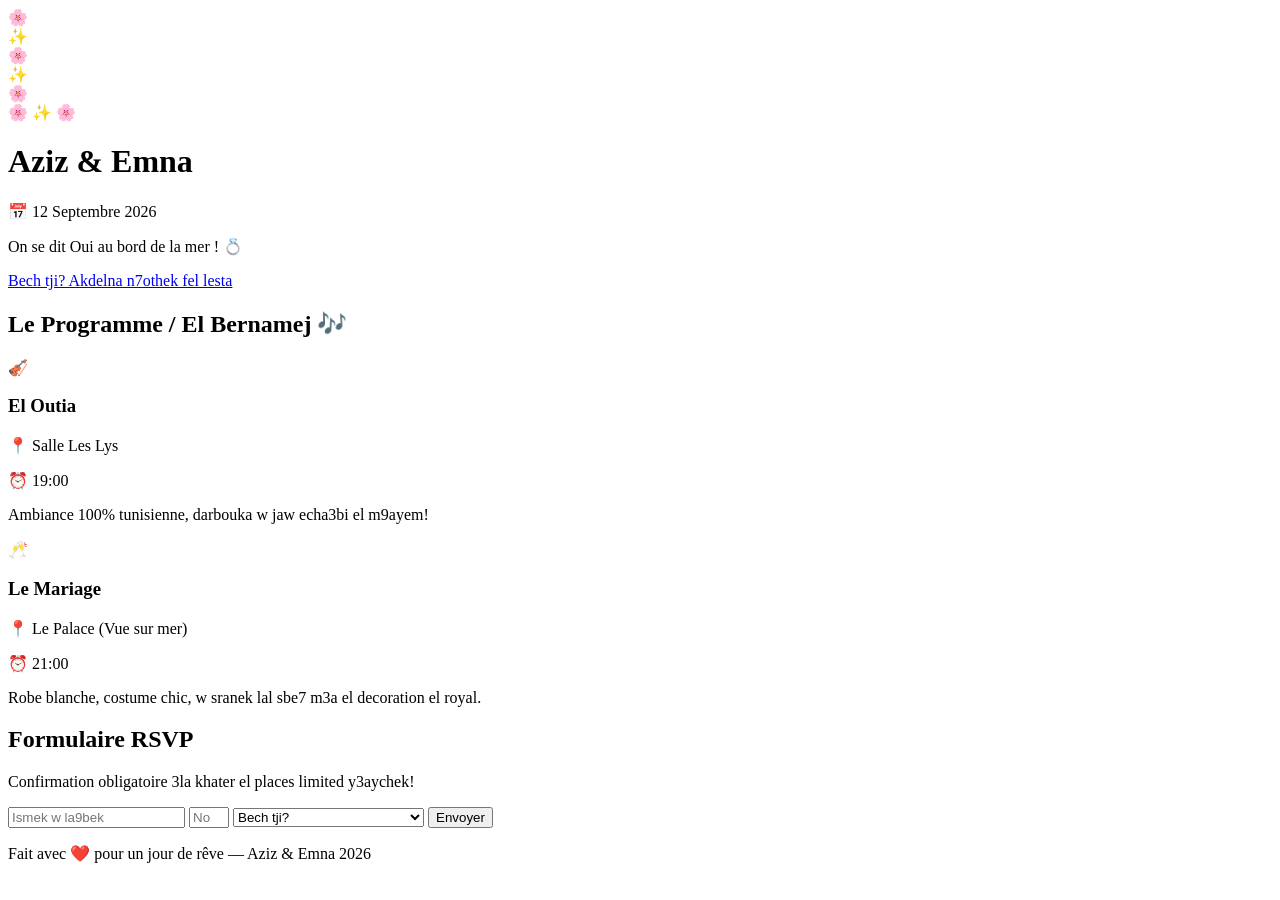
==== html.html @ f06990f4 "Create html.html" ====
<!DOCTYPE html>
<html lang="fr">
<head>
    <meta charset="UTF-8">
    <meta name="viewport" content="width=device-width, initial-scale=1.0">
    <title>Notre Mariage ✨</title>
    <link rel="preconnect" href="https://fonts.googleapis.com">
    <link rel="preconnect" href="https://fonts.gstatic.com" crossorigin>
    <link href="https://fonts.googleapis.com/css2?family=Playfair+Display:ital,wght@0,400..900;1,400..900&family=Poppins:wght@300;400;600&display=swap" rel="stylesheet">
    <link rel="stylesheet" href="style.css">
</head>
<body>

    <div class="petals-container">
        <div class="petal">🌸</div>
        <div class="petal">✨</div>
        <div class="petal">🌸</div>
        <div class="petal">✨</div>
        <div class="petal">🌸</div>
    </div>

    <header class="hero">
        <div class="hero-overlay"></div>
        <div class="hero-content">
            <div class="floral-divider">🌸 ✨ 🌸</div>
            <h1>Aziz & Emna</h1>
            <p class="date">📅 12 Septembre 2026</p>
            <p class="tagline">On se dit Oui au bord de la mer ! 💍</p>
            <a href="#rsvp" class="btn">Bech tji? Akdelna n7othek fel lesta</a>
        </div>
    </header>

    <section class="details">
        <h2 class="section-title">Le Programme / El Bernamej 🎶</h2>
        <div class="decorative-line"></div>
        <div class="grid">
            <div class="card">
                <div class="card-icon">🎻</div>
                <h3>El Outia</h3>
                <p class="loc">📍 Salle Les Lys</p>
                <p class="time">⏰ 19:00</p>
                <p class="desc">Ambiance 100% tunisienne, darbouka w jaw echa3bi el m9ayem!</p>
            </div>
            <div class="card">
                <div class="card-icon">🥂</div>
                <h3>Le Mariage</h3>
                <p class="loc">📍 Le Palace (Vue sur mer)</p>
                <p class="time">⏰ 21:00</p>
                <p class="desc">Robe blanche, costume chic, w sranek lal sbe7 m3a el decoration el royal.</p>
            </div>
        </div>
    </section>

    <section id="rsvp" class="rsvp-section">
        <h2 class="section-title">Formulaire RSVP</h2>
        <div class="decorative-line"></div>
        <p class="rsvp-subtitle">Confirmation obligatoire 3la khater el places limited y3aychek!</p>
        <form class="rsvp-form">
            <input type="text" placeholder="Ismek w la9bek" required>
            <input type="number" placeholder="Nombre de personnes" min="1" max="5" required>
            <select required>
                <option value="">Bech tji?</option>
                <option value="oui">Ey nchallah, m9ayem el jaw!</option>
                <option value="non">Désolé(e), mana9darch</option>
            </select>
            <button type="submit" class="btn btn-submit">Envoyer</button>
        </form>
    </section>

    <footer>
        <p>Fait avec ❤️ pour un jour de rêve — Aziz & Emna 2026</p>
    </footer>

</body>
</html>
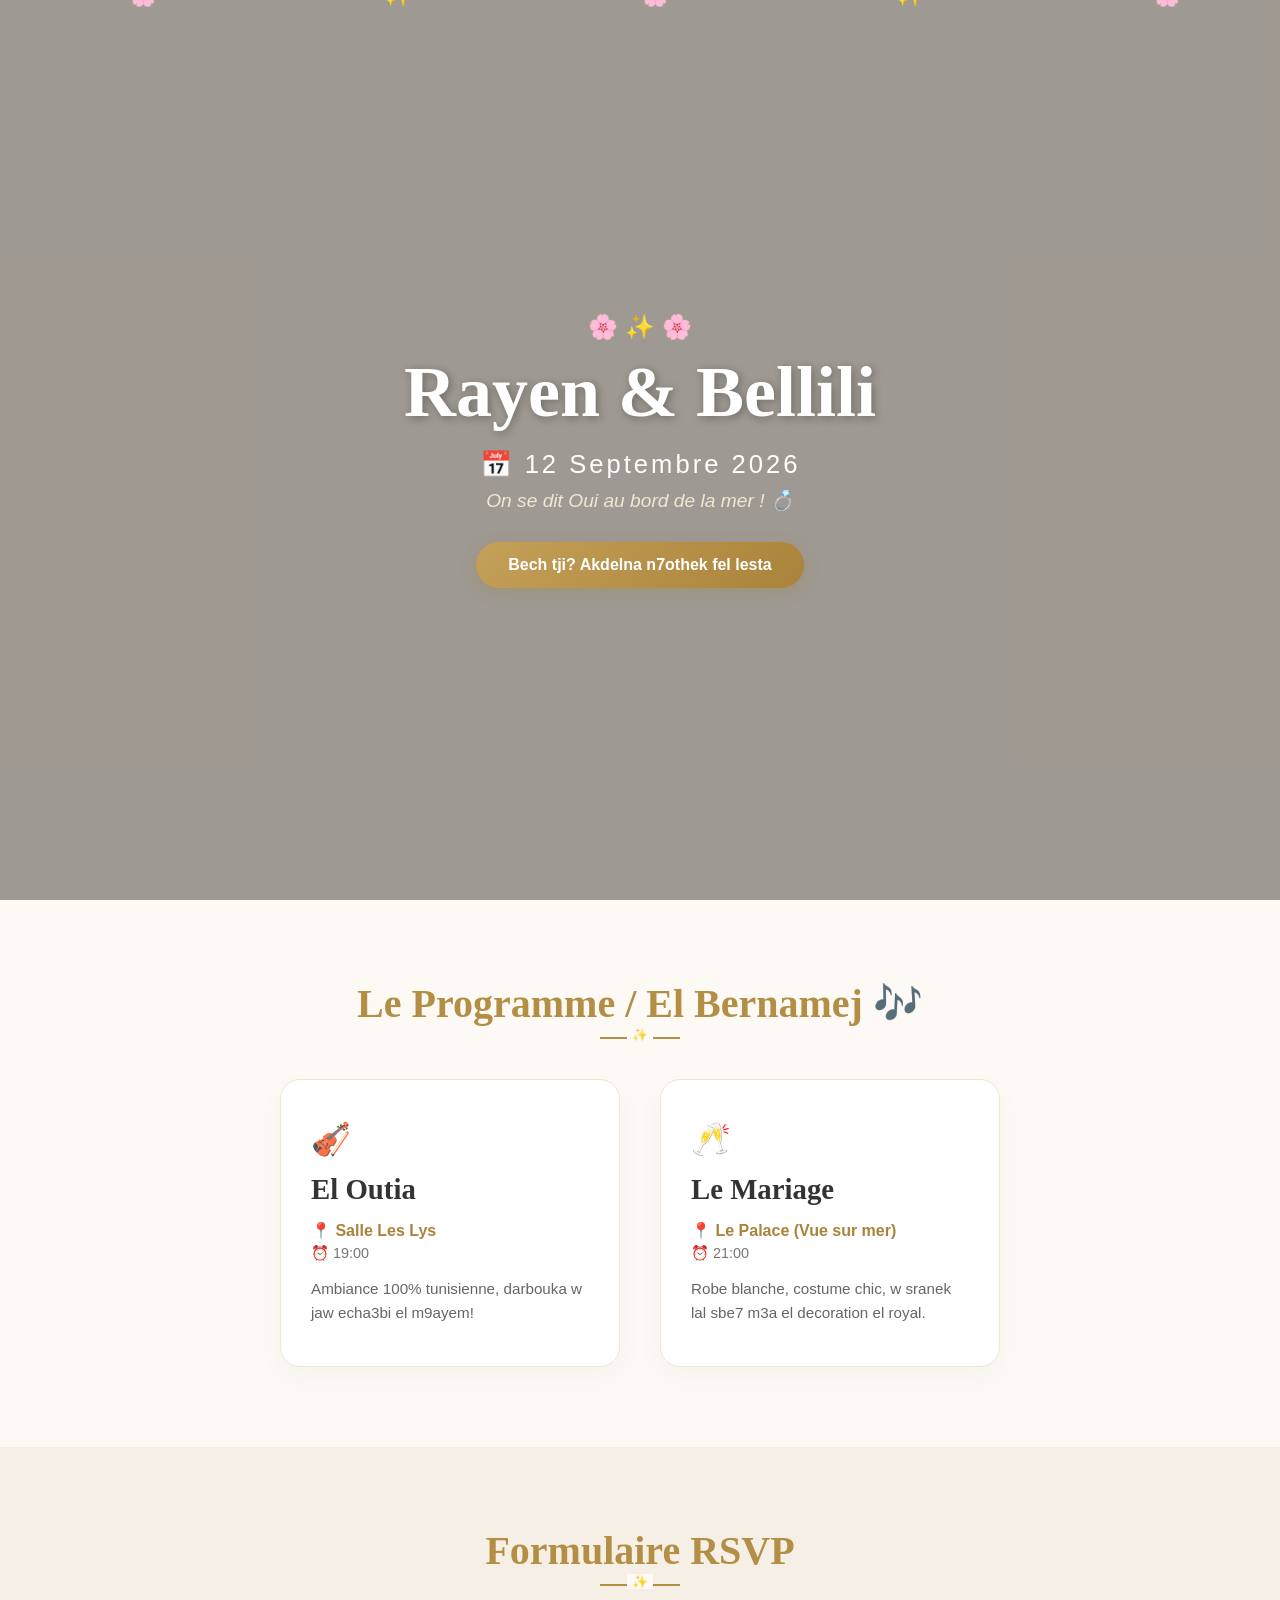
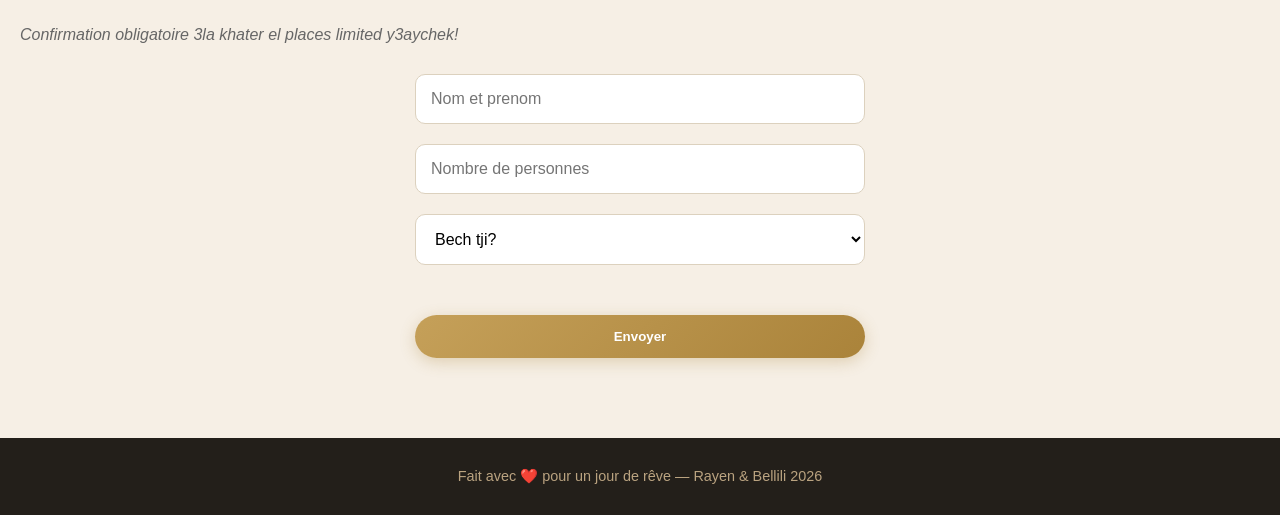
==== commit 616fead4: "Update html.html" ====
--- a/html.html
+++ b/html.html
@@ -23,7 +23,7 @@
         <div class="hero-overlay"></div>
         <div class="hero-content">
             <div class="floral-divider">🌸 ✨ 🌸</div>
-            <h1>Aziz & Emna</h1>
+            <h1>Rayen & Bellili</h1>
             <p class="date">📅 12 Septembre 2026</p>
             <p class="tagline">On se dit Oui au bord de la mer ! 💍</p>
             <a href="#rsvp" class="btn">Bech tji? Akdelna n7othek fel lesta</a>
@@ -56,7 +56,7 @@
         <div class="decorative-line"></div>
         <p class="rsvp-subtitle">Confirmation obligatoire 3la khater el places limited y3aychek!</p>
         <form class="rsvp-form">
-            <input type="text" placeholder="Ismek w la9bek" required>
+            <input type="text" placeholder="Nom et prenom" required>
             <input type="number" placeholder="Nombre de personnes" min="1" max="5" required>
             <select required>
                 <option value="">Bech tji?</option>
@@ -68,7 +68,7 @@
     </section>
 
     <footer>
-        <p>Fait avec ❤️ pour un jour de rêve — Aziz & Emna 2026</p>
+        <p>Fait avec ❤️ pour un jour de rêve — Rayen & Bellili 2026</p>
     </footer>
 
 </body>
--- a/style.css
+++ b/style.css
@@ -0,0 +1,173 @@
+* {
+    box-sizing: border-box;
+    margin: 0;
+    padding: 0;
+}
+
+body {
+    font-family: 'Poppins', sans-serif;
+    color: #4a4a4a;
+    background-color: #fdfaf6;
+    overflow-x: hidden;
+}
+
+h1, h2, h3 {
+    font-family: 'Playfair Display', serif;
+}
+
+.petals-container {
+    position: absolute;
+    top: 0; left: 0; width: 100%; height: 100vh;
+    overflow: hidden; z-index: 10; pointer-events: none;
+}
+
+.petal {
+    position: absolute;
+    top: -20px;
+    font-size: 1.5rem;
+    animation: fall linear infinite;
+}
+
+.petal:nth-child(1) { left: 10%; animation-duration: 6s; animation-delay: 0s; }
+.petal:nth-child(2) { left: 30%; animation-duration: 8s; animation-delay: 2s; }
+.petal:nth-child(3) { left: 50%; animation-duration: 7s; animation-delay: 1s; }
+.petal:nth-child(4) { left: 70%; animation-duration: 9s; animation-delay: 3s; }
+.petal:nth-child(5) { left: 90%; animation-duration: 5s; animation-delay: 0.5s; }
+
+@keyframes fall {
+    0% { transform: translateY(0) rotate(0deg); opacity: 0; }
+    10% { opacity: 1; }
+    90% { opacity: 1; }
+    100% { transform: translateY(100vh) rotate(360deg); opacity: 0; }
+}
+
+.hero {
+    position: relative;
+    background: url('https://images.unsplash.com/photo-1519741497674-611481863552?q=80&w=1200') no-repeat center center/cover;
+    height: 100vh;
+    display: flex;
+    justify-content: center;
+    align-items: center;
+    text-align: center;
+    color: white;
+}
+
+.hero-overlay {
+    position: absolute;
+    top: 0; left: 0; width: 100%; height: 100%;
+    background: rgba(44, 34, 25, 0.45);
+    z-index: 1;
+}
+
+.hero-content {
+    position: relative;
+    z-index: 2;
+    padding: 20px;
+}
+
+.floral-divider {
+    font-size: 1.5rem;
+    margin-bottom: 10px;
+}
+
+.hero-content h1 {
+    font-size: 4.5rem;
+    font-weight: 700;
+    margin-bottom: 15px;
+    text-shadow: 2px 2px 8px rgba(0,0,0,0.3);
+}
+
+.hero-content .date {
+    font-size: 1.6rem;
+    letter-spacing: 3px;
+    font-weight: 300;
+}
+
+.hero-content .tagline {
+    font-size: 1.2rem;
+    font-style: italic;
+    margin-top: 10px;
+    color: #f0e6d2;
+}
+
+.section-title {
+    font-size: 2.5rem;
+    color: #b38f46;
+    margin-bottom: 5px;
+    text-align: center;
+}
+
+.decorative-line {
+    width: 80px;
+    height: 2px;
+    background-color: #b38f46;
+    margin: 10px auto 40px auto;
+    position: relative;
+}
+
+.decorative-line::after {
+    content: "✨";
+    position: absolute;
+    top: -10px; left: 50%;
+    transform: translateX(-50%);
+    background: #fdfaf6;
+    padding: 0 5px;
+    font-size: 0.8rem;
+}
+
+.btn {
+    display: inline-block;
+    padding: 14px 32px;
+    background: linear-gradient(135deg, #c5a059, #aa833a);
+    color: white;
+    text-decoration: none;
+    border-radius: 50px;
+    font-weight: 600;
+    margin-top: 30px;
+    box-shadow: 0 4px 15px rgba(170, 131, 58, 0.3);
+    transition: all 0.3s ease;
+    border: none;
+    cursor: pointer;
+}
+
+.btn:hover {
+    transform: translateY(-3px);
+    box-shadow: 0 6px 20px rgba(170, 131, 58, 0.5);
+}
+
+.details { padding: 80px 20px; }
+.grid { display: flex; justify-content: center; gap: 40px; flex-wrap: wrap; }
+
+.card {
+    background: white;
+    padding: 40px 30px;
+    border-radius: 20px;
+    box-shadow: 0 10px 30px rgba(0,0,0,0.03);
+    width: 340px;
+    border: 1px solid #f0e6d2;
+    transition: transform 0.3s ease;
+}
+
+.card:hover { transform: translateY(-5px); }
+.card-icon { font-size: 2rem; margin-bottom: 15px; }
+.card h3 { font-size: 1.8rem; color: #333; margin-bottom: 15px; }
+.card .loc { font-weight: 600; color: #aa833a; margin-bottom: 5px; }
+.card .time { font-size: 0.9rem; color: #777; margin-bottom: 15px; }
+.card .desc { font-size: 0.95rem; line-height: 1.6; color: #666; }
+
+.rsvp-section { background-color: #f6efe5; padding: 80px 20px; }
+.rsvp-subtitle { margin-bottom: 30px; font-style: italic; color: #666; }
+.rsvp-form { max-width: 450px; margin: 0 auto; display: flex; flex-direction: column; gap: 20px; }
+
+.rsvp-form input, .rsvp-form select {
+    padding: 15px;
+    border: 1px solid #dcd1be;
+    border-radius: 10px;
+    font-size: 1rem;
+    font-family: 'Poppins', sans-serif;
+    background-color: white;
+    outline: none;
+}
+
+.rsvp-form input:focus, .rsvp-form select:focus { border-color: #aa833a; }
+footer { padding: 30px; background: #231f1a; color: #baa380; font-size: 0.9rem; text-align: center; }
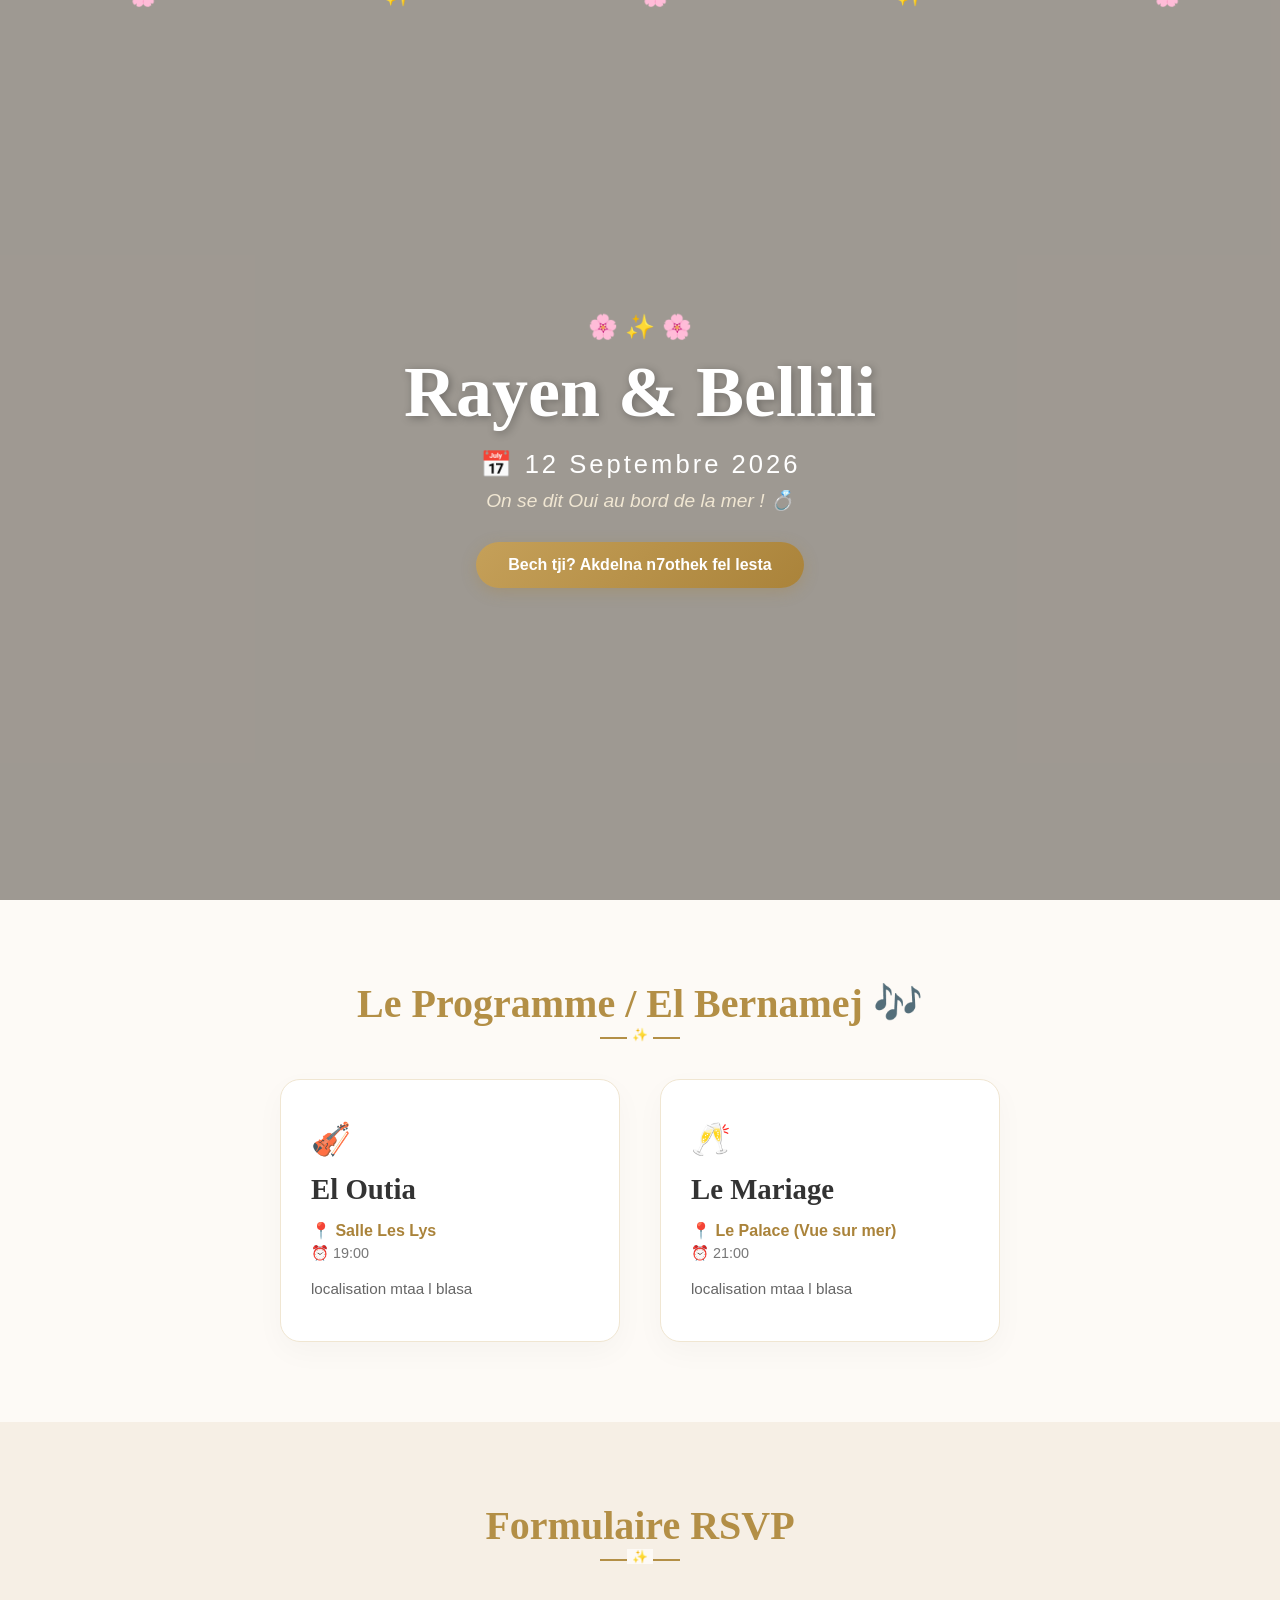
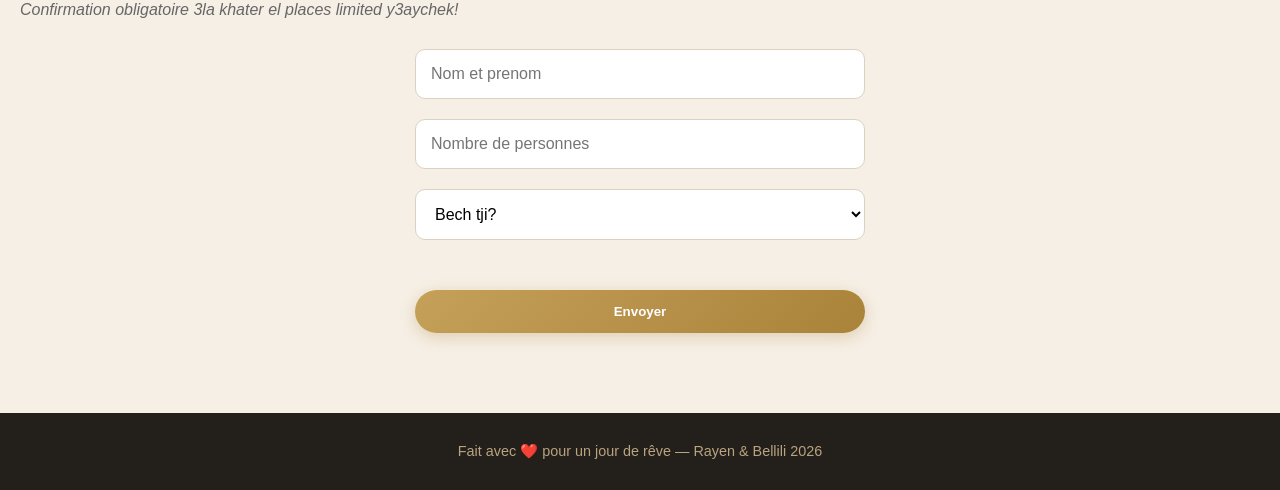
==== commit f6c727e1: "Update html.html" ====
--- a/html.html
+++ b/html.html
@@ -39,14 +39,14 @@
                 <h3>El Outia</h3>
                 <p class="loc">📍 Salle Les Lys</p>
                 <p class="time">⏰ 19:00</p>
-                <p class="desc">Ambiance 100% tunisienne, darbouka w jaw echa3bi el m9ayem!</p>
+                <p class="desc">localisation mtaa l blasa</p>
             </div>
             <div class="card">
                 <div class="card-icon">🥂</div>
                 <h3>Le Mariage</h3>
                 <p class="loc">📍 Le Palace (Vue sur mer)</p>
                 <p class="time">⏰ 21:00</p>
-                <p class="desc">Robe blanche, costume chic, w sranek lal sbe7 m3a el decoration el royal.</p>
+                <p class="desc">localisation mtaa l blasa</p>
             </div>
         </div>
     </section>
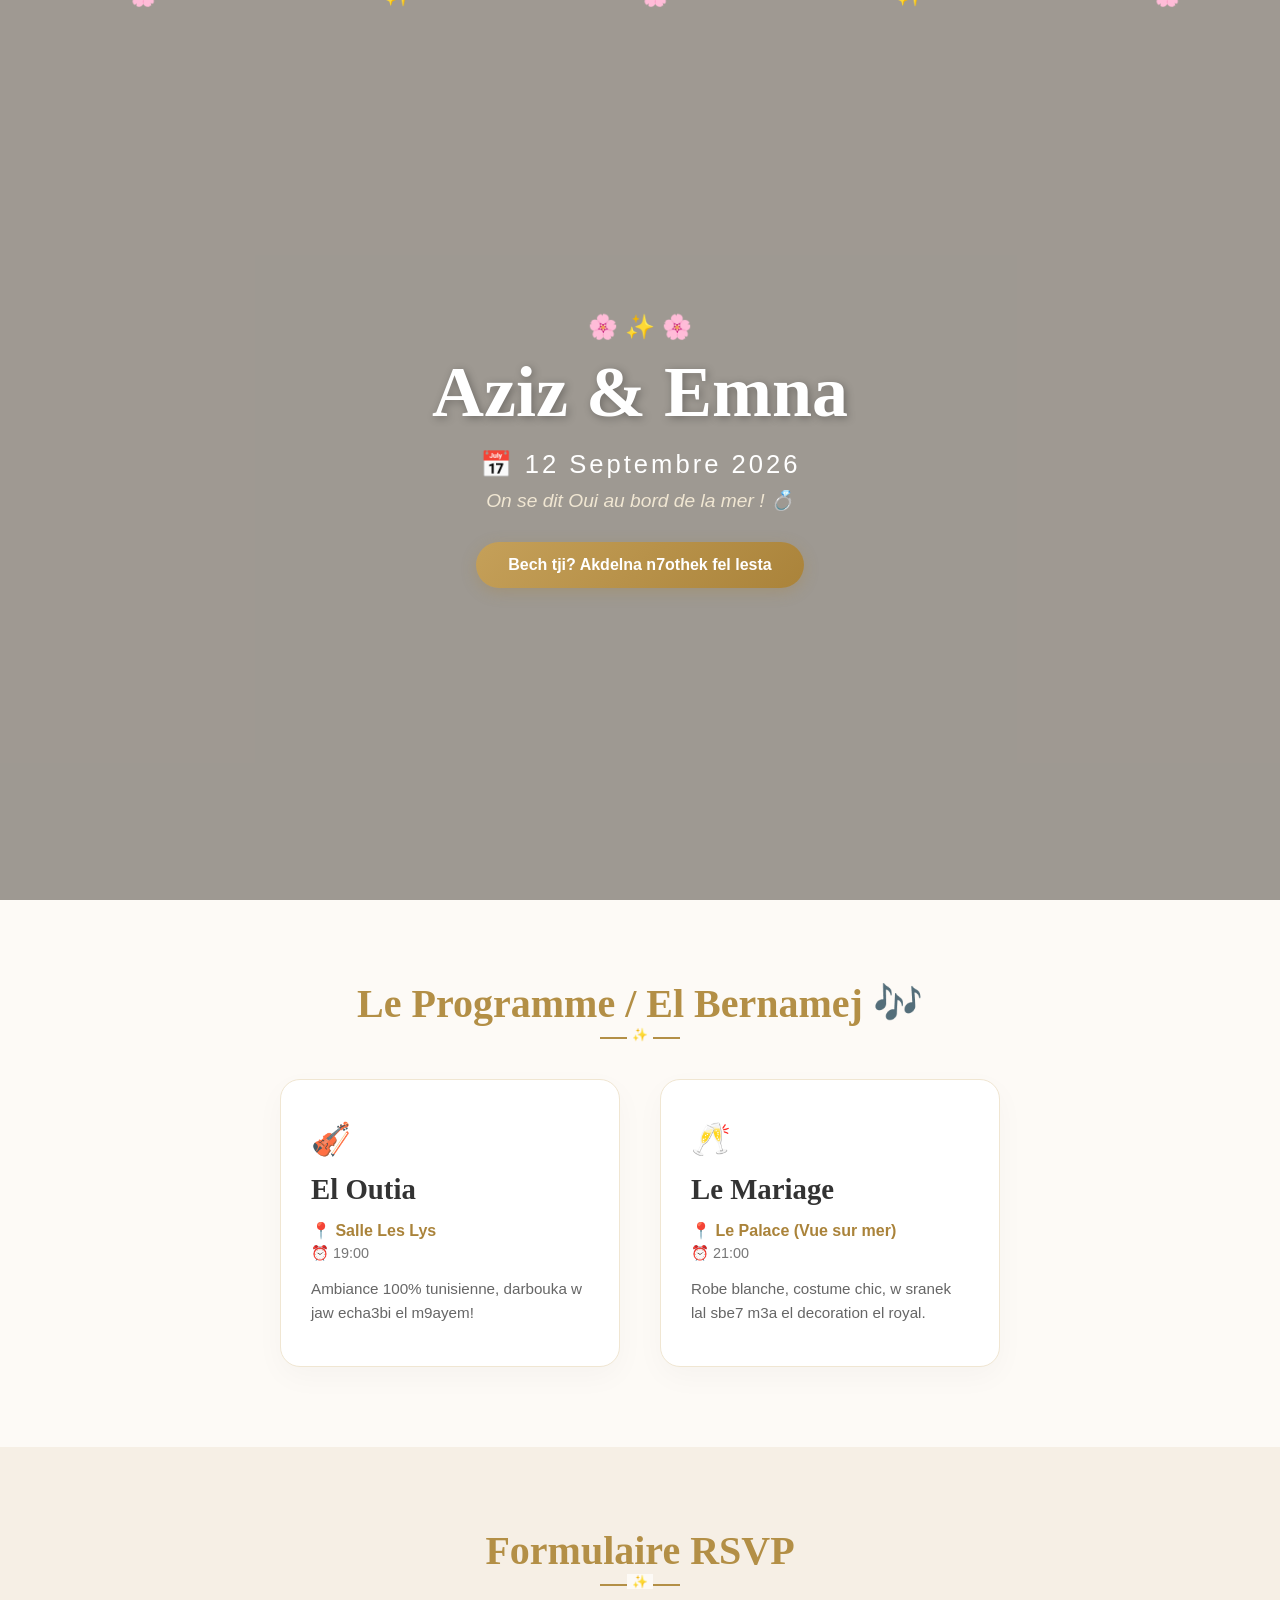
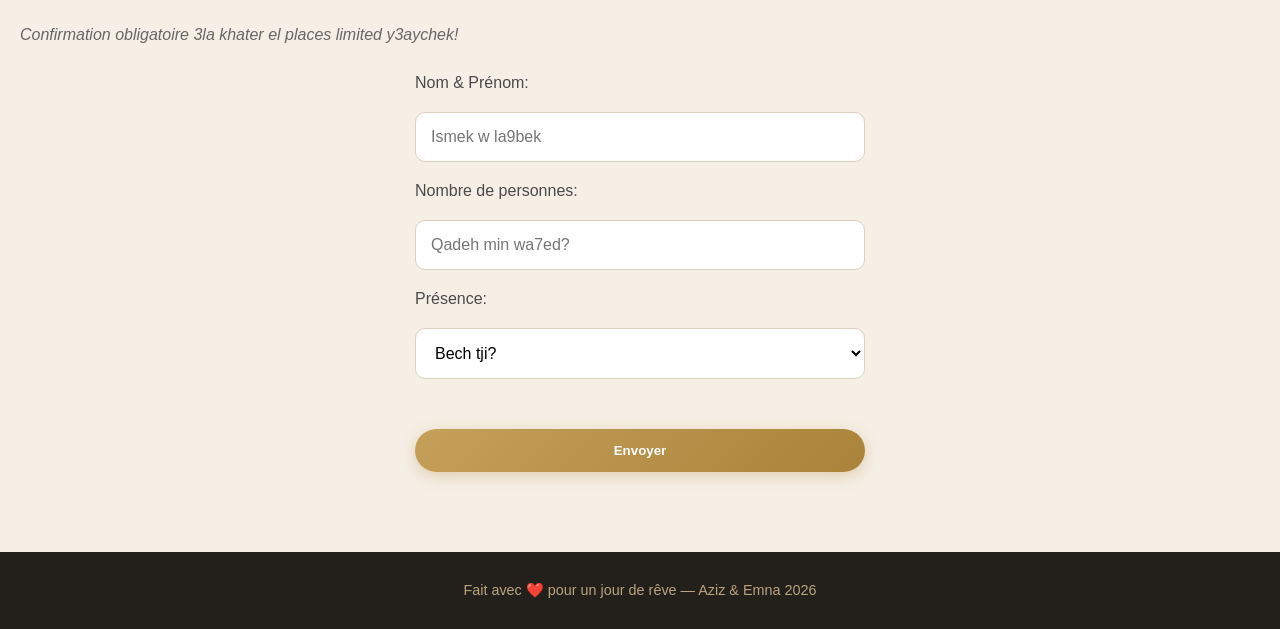
==== commit b2dc2043: "Update html.html" ====
--- a/html.html
+++ b/html.html
@@ -23,7 +23,7 @@
         <div class="hero-overlay"></div>
         <div class="hero-content">
             <div class="floral-divider">🌸 ✨ 🌸</div>
-            <h1>Rayen & Bellili</h1>
+            <h1>Aziz & Emna</h1>
             <p class="date">📅 12 Septembre 2026</p>
             <p class="tagline">On se dit Oui au bord de la mer ! 💍</p>
             <a href="#rsvp" class="btn">Bech tji? Akdelna n7othek fel lesta</a>
@@ -39,14 +39,14 @@
                 <h3>El Outia</h3>
                 <p class="loc">📍 Salle Les Lys</p>
                 <p class="time">⏰ 19:00</p>
-                <p class="desc">localisation mtaa l blasa</p>
+                <p class="desc">Ambiance 100% tunisienne, darbouka w jaw echa3bi el m9ayem!</p>
             </div>
             <div class="card">
                 <div class="card-icon">🥂</div>
                 <h3>Le Mariage</h3>
                 <p class="loc">📍 Le Palace (Vue sur mer)</p>
                 <p class="time">⏰ 21:00</p>
-                <p class="desc">localisation mtaa l blasa</p>
+                <p class="desc">Robe blanche, costume chic, w sranek lal sbe7 m3a el decoration el royal.</p>
             </div>
         </div>
     </section>
@@ -55,20 +55,30 @@
         <h2 class="section-title">Formulaire RSVP</h2>
         <div class="decorative-line"></div>
         <p class="rsvp-subtitle">Confirmation obligatoire 3la khater el places limited y3aychek!</p>
-        <form class="rsvp-form">
-            <input type="text" placeholder="Nom et prenom" required>
-            <input type="number" placeholder="Nombre de personnes" min="1" max="5" required>
-            <select required>
+        
+        <form class="rsvp-form" action="https://formspree.io/f/EL_ID_MTE3EK" method="POST">
+            
+            <label for="name">Nom & Prénom:</label>
+            <input type="text" id="name" name="Nom_Complet" placeholder="Ismek w la9bek" required>
+            
+            <label for="guests">Nombre de personnes:</label>
+            <input type="number" id="guests" name="Nombre_Invites" min="1" max="5" placeholder="Qadeh min wa7ed?" required>
+            
+            <label for="attendance">Présence:</label>
+            <select id="attendance" name="Presence" required>
                 <option value="">Bech tji?</option>
                 <option value="oui">Ey nchallah, m9ayem el jaw!</option>
                 <option value="non">Désolé(e), mana9darch</option>
             </select>
+            
+            <input type="hidden" name="_subject" value="Nouvelle réponse RSVP Mariage ! ✨">
+            
             <button type="submit" class="btn btn-submit">Envoyer</button>
         </form>
     </section>
 
     <footer>
-        <p>Fait avec ❤️ pour un jour de rêve — Rayen & Bellili 2026</p>
+        <p>Fait avec ❤️ pour un jour de rêve — Aziz & Emna 2026</p>
     </footer>
 
 </body>
--- a/style.css
+++ b/style.css
@@ -160,6 +160,7 @@
 .rsvp-form { max-width: 450px; margin: 0 auto; display: flex; flex-direction: column; gap: 20px; }
 
 .rsvp-form input, .rsvp-form select {
+    allign-text:center;
     padding: 15px;
     border: 1px solid #dcd1be;
     border-radius: 10px;
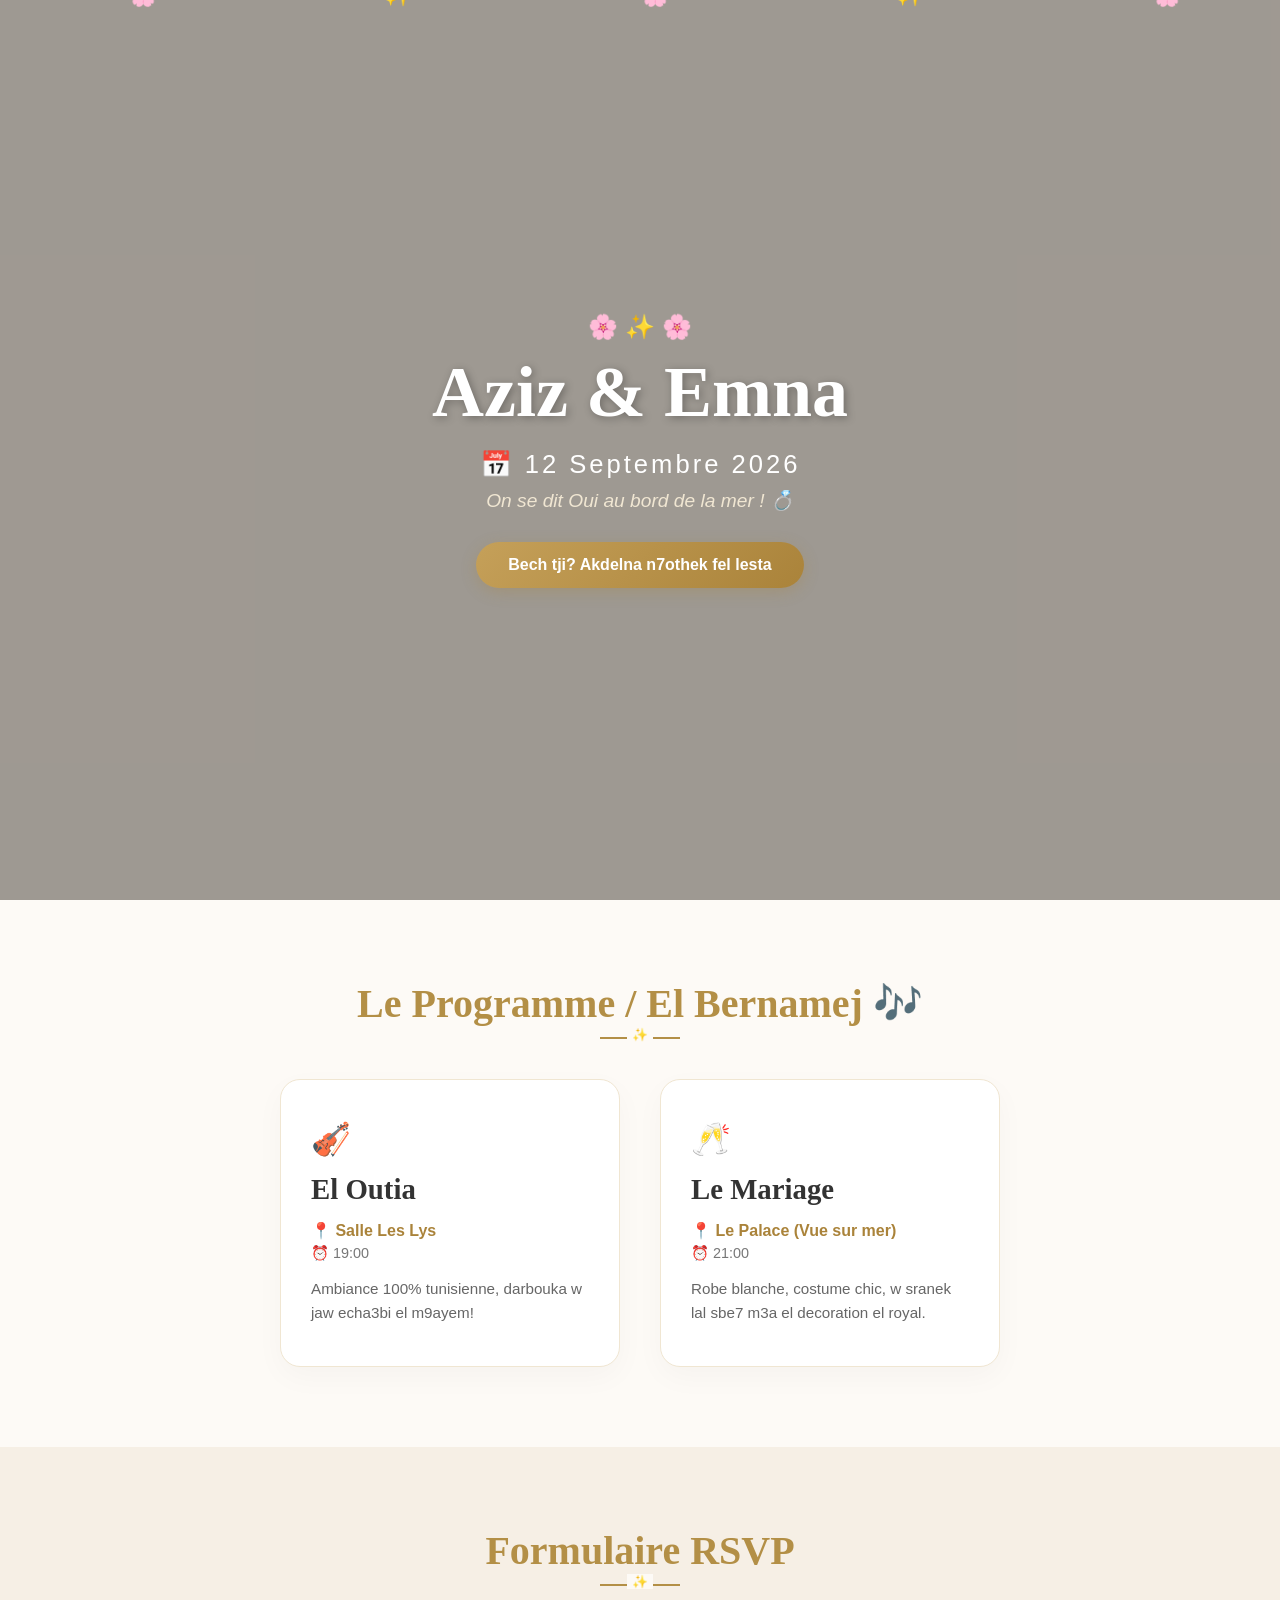
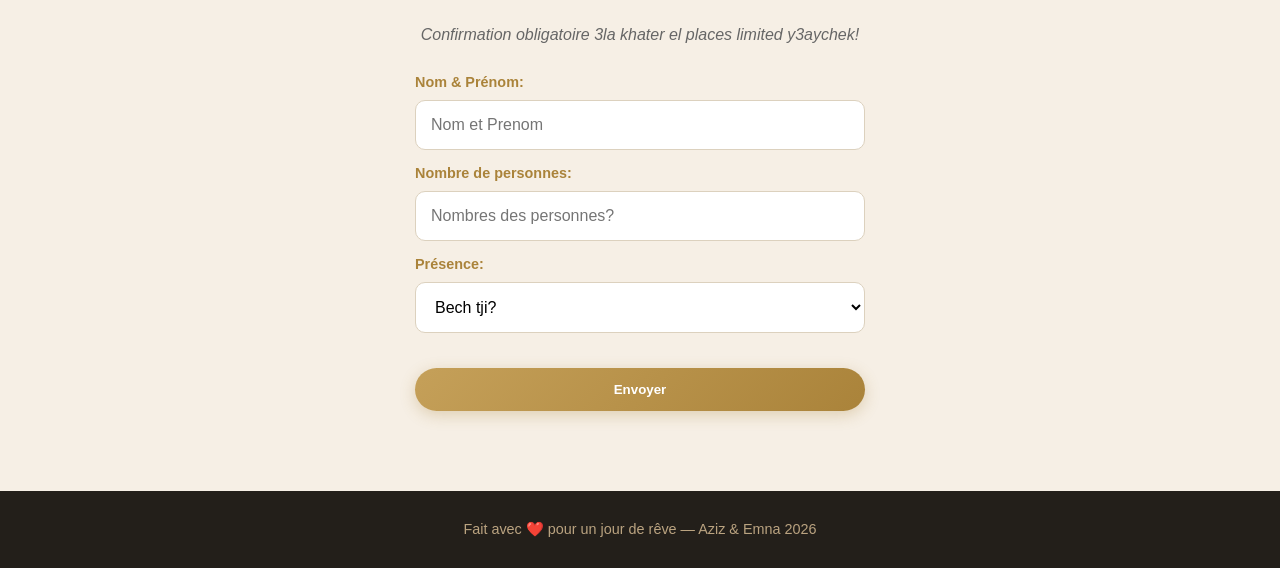
==== commit 522b3c40: "Update html.html" ====
--- a/html.html
+++ b/html.html
@@ -56,13 +56,13 @@
         <div class="decorative-line"></div>
         <p class="rsvp-subtitle">Confirmation obligatoire 3la khater el places limited y3aychek!</p>
         
-        <form class="rsvp-form" action="https://formspree.io/f/EL_ID_MTE3EK" method="POST">
+        <form class="rsvp-form" action="https://formspree.io/f/mlgyloan" method="POST">
             
             <label for="name">Nom & Prénom:</label>
-            <input type="text" id="name" name="Nom_Complet" placeholder="Ismek w la9bek" required>
+            <input type="text" id="name" name="Nom_Complet" placeholder="Nom et Prenom" required>
             
             <label for="guests">Nombre de personnes:</label>
-            <input type="number" id="guests" name="Nombre_Invites" min="1" max="5" placeholder="Qadeh min wa7ed?" required>
+            <input type="number" id="guests" name="Nombre_Invites" min="1" max="5" placeholder="Nombres des personnes?" required>
             
             <label for="attendance">Présence:</label>
             <select id="attendance" name="Presence" required>
--- a/style.css
+++ b/style.css
@@ -1,3 +1,4 @@
+/* --- Base Setup --- */
 * {
     box-sizing: border-box;
     margin: 0;
@@ -7,7 +8,7 @@
 body {
     font-family: 'Poppins', sans-serif;
     color: #4a4a4a;
-    background-color: #fdfaf6;
+    background-color: #fdfaf6; /* Beige clair luxueux */
     overflow-x: hidden;
 }
 
@@ -15,6 +16,7 @@
     font-family: 'Playfair Display', serif;
 }
 
+/* --- Falling Petals Animation (Decoration) --- */
 .petals-container {
     position: absolute;
     top: 0; left: 0; width: 100%; height: 100vh;
@@ -28,6 +30,7 @@
     animation: fall linear infinite;
 }
 
+/* Positionnement aléatoire des pétales */
 .petal:nth-child(1) { left: 10%; animation-duration: 6s; animation-delay: 0s; }
 .petal:nth-child(2) { left: 30%; animation-duration: 8s; animation-delay: 2s; }
 .petal:nth-child(3) { left: 50%; animation-duration: 7s; animation-delay: 1s; }
@@ -41,6 +44,7 @@
     100% { transform: translateY(100vh) rotate(360deg); opacity: 0; }
 }
 
+/* --- Hero Section --- */
 .hero {
     position: relative;
     background: url('https://images.unsplash.com/photo-1519741497674-611481863552?q=80&w=1200') no-repeat center center/cover;
@@ -55,7 +59,7 @@
 .hero-overlay {
     position: absolute;
     top: 0; left: 0; width: 100%; height: 100%;
-    background: rgba(44, 34, 25, 0.45);
+    background: rgba(44, 34, 25, 0.45); /* Assombrissement cinématique */
     z-index: 1;
 }
 
@@ -90,9 +94,10 @@
     color: #f0e6d2;
 }
 
+/* --- Golden Luxury Titles --- */
 .section-title {
     font-size: 2.5rem;
-    color: #b38f46;
+    color: #b38f46; /* Royal Gold */
     margin-bottom: 5px;
     text-align: center;
 }
@@ -115,6 +120,7 @@
     font-size: 0.8rem;
 }
 
+/* --- Buttons --- */
 .btn {
     display: inline-block;
     padding: 14px 32px;
@@ -135,6 +141,7 @@
     box-shadow: 0 6px 20px rgba(170, 131, 58, 0.5);
 }
 
+/* --- Program Cards Layout --- */
 .details { padding: 80px 20px; }
 .grid { display: flex; justify-content: center; gap: 40px; flex-wrap: wrap; }
 
@@ -155,12 +162,27 @@
 .card .time { font-size: 0.9rem; color: #777; margin-bottom: 15px; }
 .card .desc { font-size: 0.95rem; line-height: 1.6; color: #666; }
 
+/* --- RSVP Form Design --- */
 .rsvp-section { background-color: #f6efe5; padding: 80px 20px; }
-.rsvp-subtitle { margin-bottom: 30px; font-style: italic; color: #666; }
-.rsvp-form { max-width: 450px; margin: 0 auto; display: flex; flex-direction: column; gap: 20px; }
+.rsvp-subtitle { margin-bottom: 30px; font-style: italic; color: #666; text-align: center; }
+
+.rsvp-form { 
+    max-width: 450px; 
+    margin: 0 auto; 
+    display: flex; 
+    flex-direction: column; 
+    gap: 15px; 
+    text-align: left; 
+}
+
+.rsvp-form label {
+    font-size: 0.9rem;
+    font-weight: 600;
+    color: #aa833a;
+    margin-bottom: -5px;
+}
 
 .rsvp-form input, .rsvp-form select {
-    allign-text:center;
     padding: 15px;
     border: 1px solid #dcd1be;
     border-radius: 10px;
@@ -168,7 +190,12 @@
     font-family: 'Poppins', sans-serif;
     background-color: white;
     outline: none;
+    transition: border-color 0.3s;
+    width: 100%;
 }
 
 .rsvp-form input:focus, .rsvp-form select:focus { border-color: #aa833a; }
-footer { padding: 30px; background: #231f1a; color: #baa380; font-size: 0.9rem; text-align: center; }
+.btn-submit { margin-top: 20px; align-self: center; width: 100%; }
+
+/* --- Footer --- */
+footer { padding: 30px; background: #231f1a; color: #baa380; font-size: 0.9rem; text-align: center; }ze: 0.9rem; text-align: center; }
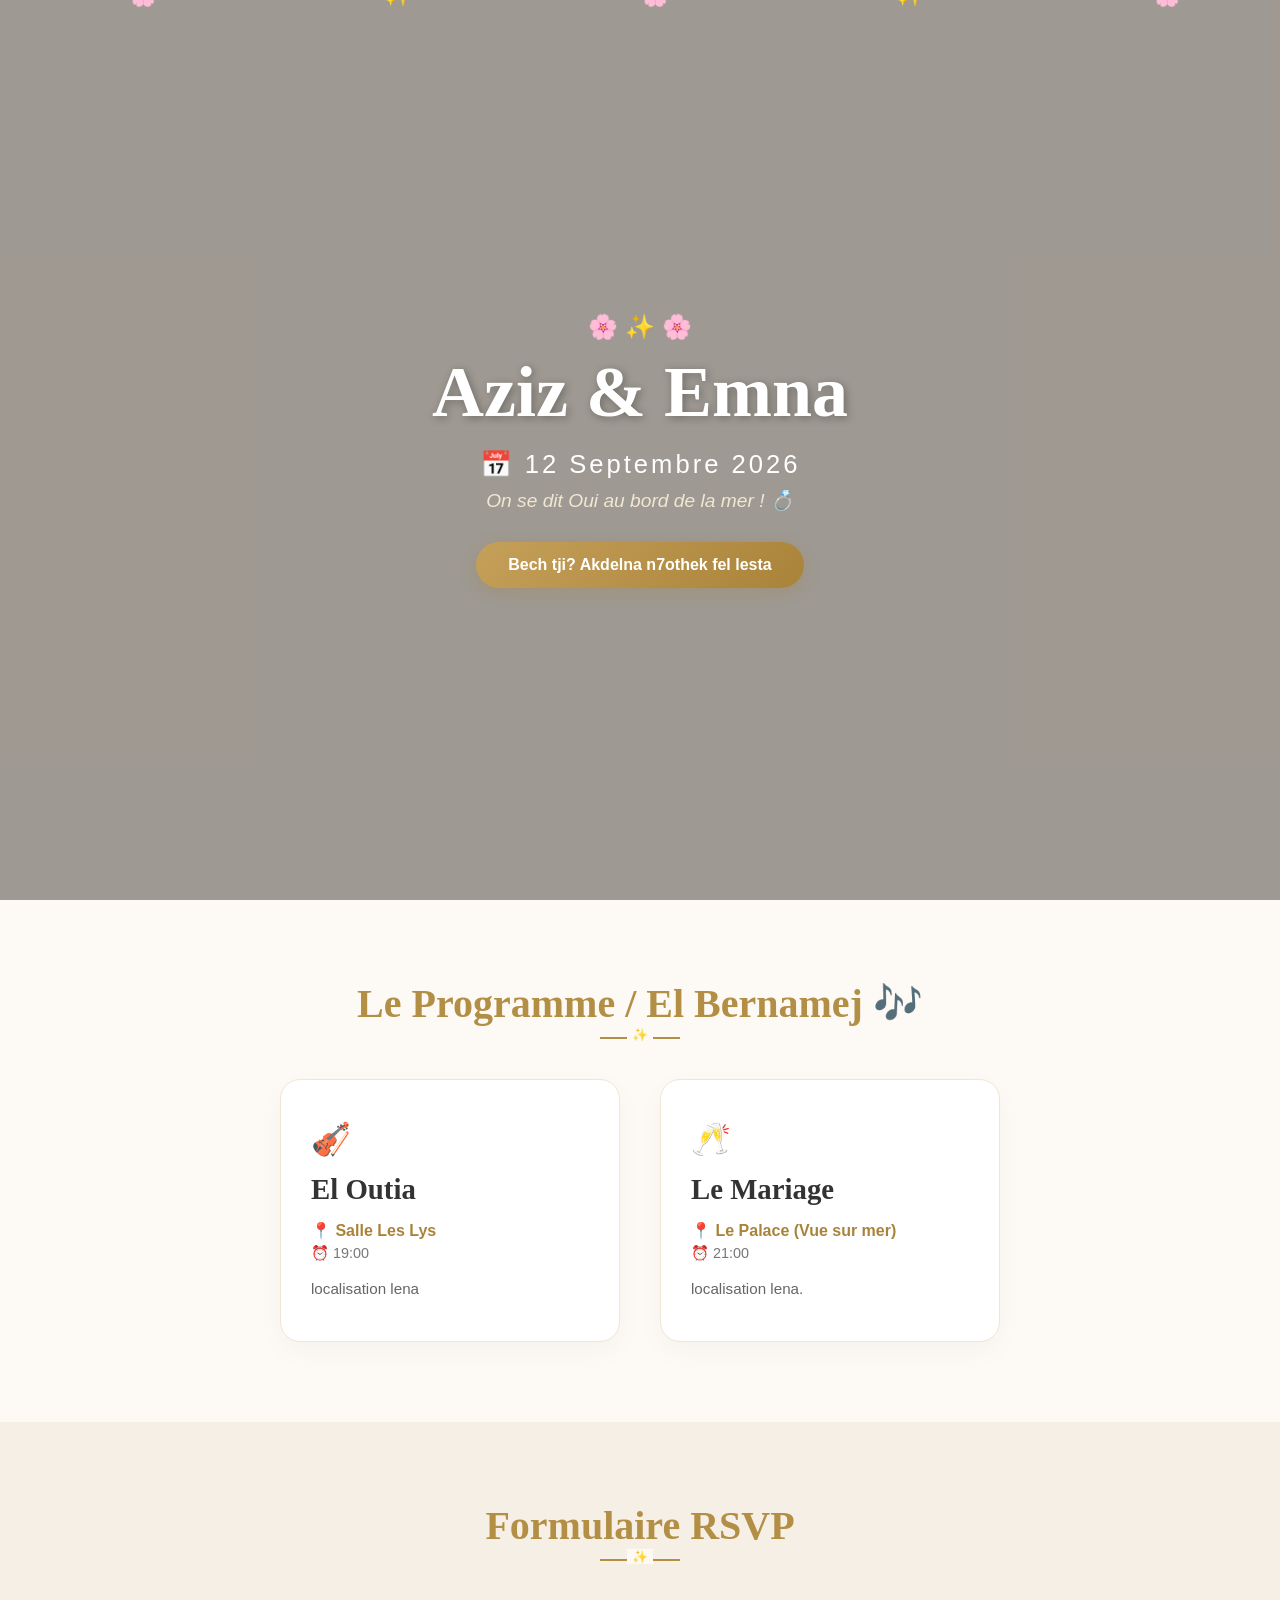
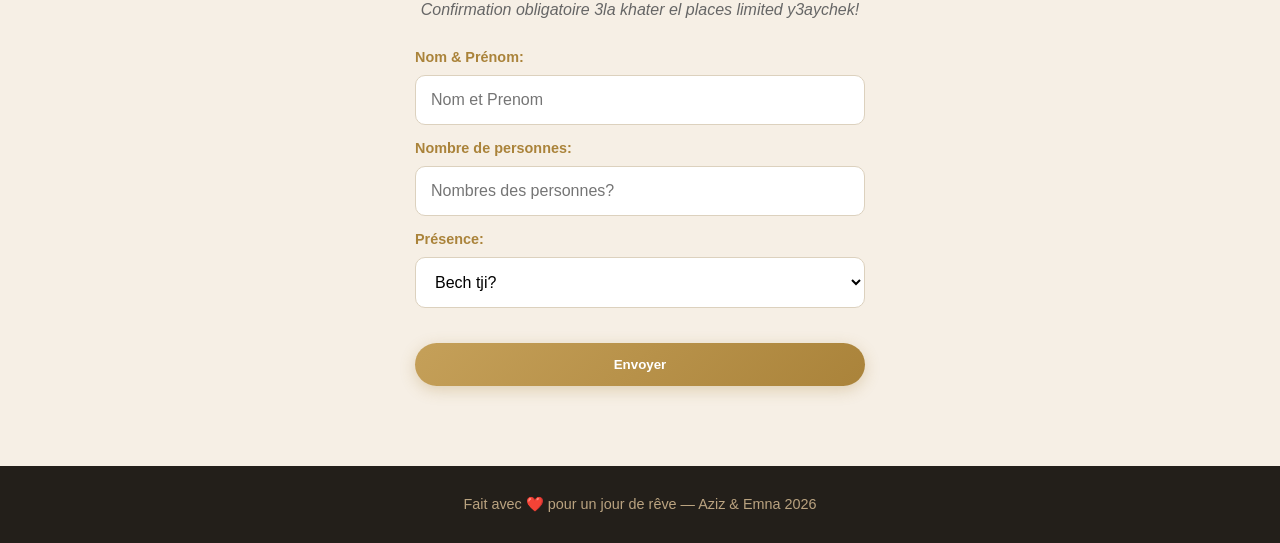
==== commit 557fa0e3: "Update html.html" ====
--- a/html.html
+++ b/html.html
@@ -39,14 +39,14 @@
                 <h3>El Outia</h3>
                 <p class="loc">📍 Salle Les Lys</p>
                 <p class="time">⏰ 19:00</p>
-                <p class="desc">Ambiance 100% tunisienne, darbouka w jaw echa3bi el m9ayem!</p>
+                <p class="desc">localisation lena </p>
             </div>
             <div class="card">
                 <div class="card-icon">🥂</div>
                 <h3>Le Mariage</h3>
                 <p class="loc">📍 Le Palace (Vue sur mer)</p>
                 <p class="time">⏰ 21:00</p>
-                <p class="desc">Robe blanche, costume chic, w sranek lal sbe7 m3a el decoration el royal.</p>
+                <p class="desc">localisation lena.</p>
             </div>
         </div>
     </section>
